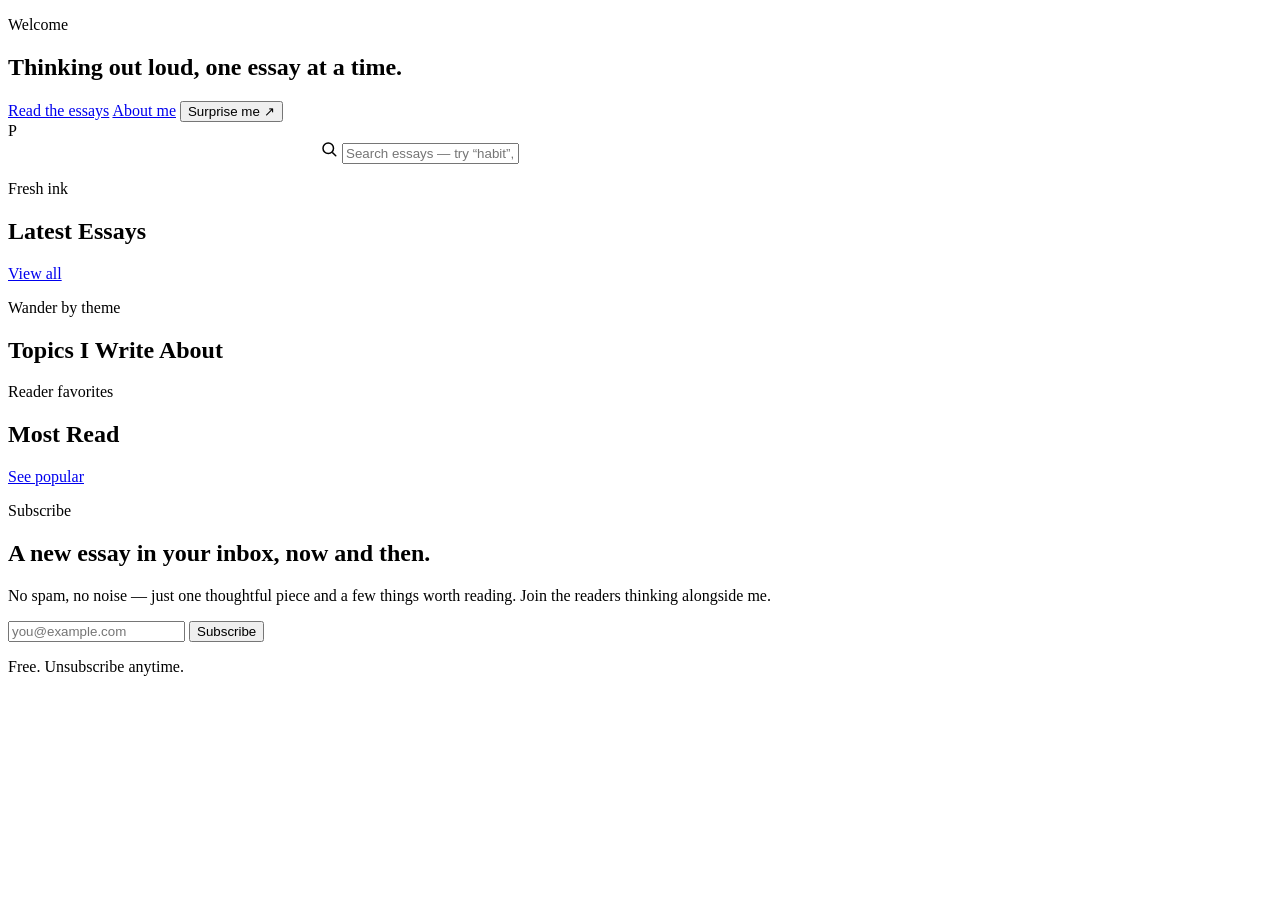
==== index.html @ a48077b0 "first commit" ====
<!DOCTYPE html>
<html lang="en">
<head>
  <meta charset="UTF-8" />
  <meta name="viewport" content="width=device-width, initial-scale=1.0" />
  <title>Essays by Priyam — A personal publishing platform</title>
  <meta name="description" content="Long-form essays on philosophy, psychology, and business, plus a digital garden, book notes, and case studies by Priyam." />
  <link rel="preconnect" href="https://fonts.googleapis.com">
  <link rel="preconnect" href="https://fonts.gstatic.com" crossorigin>
  <link href="https://fonts.googleapis.com/css2?family=Playfair+Display:ital,wght@0,400;0,600;0,700;1,400&family=Inter:wght@400;500;600;700&family=Merriweather:ital@0;1&family=EB+Garamond:ital@0;1&family=Libre+Baskerville:ital@0;1&family=Crimson+Text:ital@0;1&display=swap" rel="stylesheet">
  <link rel="stylesheet" href="assets/css/style.css" />
</head>
<body>
  <!-- Hero -->
  <section class="hero">
    <div class="container hero-grid">
      <div>
        <p class="eyebrow">Welcome</p>
        <h1>Thinking out loud, one essay at a time.</h1>
        <p class="lead" id="introText"></p>
        <div class="hero-cta">
          <a class="btn btn-primary" href="essays.html">Read the essays</a>
          <a class="btn btn-ghost" href="about.html">About me</a>
          <button class="btn btn-ghost" onclick="randomEssay()">Surprise me ↗</button>
        </div>
      </div>
      <div>
        <div class="avatar">P</div>
      </div>
    </div>
  </section>

  <!-- Search -->
  <section class="section-tight">
    <div class="container">
      <div class="search-wrap" style="max-width:640px;margin:0 auto">
        <svg width="18" height="18" viewBox="0 0 24 24" fill="none" stroke="currentColor" stroke-width="2" stroke-linecap="round"><circle cx="11" cy="11" r="7"/><path d="M21 21l-4-4"/></svg>
        <input class="search-input" id="homeSearch" placeholder="Search essays — try “habit”, “attention”, “business”…" />
      </div>
      <div class="container search-results" id="homeSearchResults" style="padding:0"></div>
    </div>
  </section>

  <!-- Featured -->
  <section class="section-tight">
    <div class="container">
      <div class="featured" id="featured"></div>
    </div>
  </section>

  <!-- Latest -->
  <section class="section-tight">
    <div class="container">
      <div class="section-head">
        <div><p class="eyebrow">Fresh ink</p><h2>Latest Essays</h2></div>
        <a class="btn btn-ghost" href="essays.html">View all</a>
      </div>
      <div class="grid grid-3" id="latest"></div>
    </div>
  </section>

  <!-- Daily quote -->
  <section class="section-tight">
    <div class="container">
      <div class="quote-band" id="dailyQuote"></div>
    </div>
  </section>

  <!-- Topics -->
  <section class="section-tight">
    <div class="container">
      <div class="section-head"><div><p class="eyebrow">Wander by theme</p><h2>Topics I Write About</h2></div></div>
      <div class="topics" id="topics"></div>
    </div>
  </section>

  <!-- Reader favorites -->
  <section class="section-tight">
    <div class="container">
      <div class="section-head">
        <div><p class="eyebrow">Reader favorites</p><h2>Most Read</h2></div>
        <a class="btn btn-ghost" href="essays.html?sort=views">See popular</a>
      </div>
      <div class="grid grid-3" id="popular"></div>
    </div>
  </section>

  <!-- Newsletter -->
  <section class="section">
    <div class="container">
      <div class="newsletter">
        <p class="eyebrow">Subscribe</p>
        <h2>A new essay in your inbox, now and then.</h2>
        <p>No spam, no noise — just one thoughtful piece and a few things worth reading. Join the readers thinking alongside me.</p>
        <form class="subscribe-form">
          <input type="email" required placeholder="you@example.com" />
          <button class="btn btn-gold" type="submit">Subscribe</button>
        </form>
        <p class="form-note">Free. Unsubscribe anytime.</p>
      </div>
    </div>
  </section>

  <script src="assets/js/data.js"></script>
  <script src="assets/js/main.js"></script>
  <script>
    buildHeader(); buildFooter();
    document.getElementById("introText").textContent = SITE.intro;
    renderHome();
    renderDailyQuote("dailyQuote");
    renderTopics("topics");
    initHomeSearch();
    initForms();
  </script>
</body>
</html>
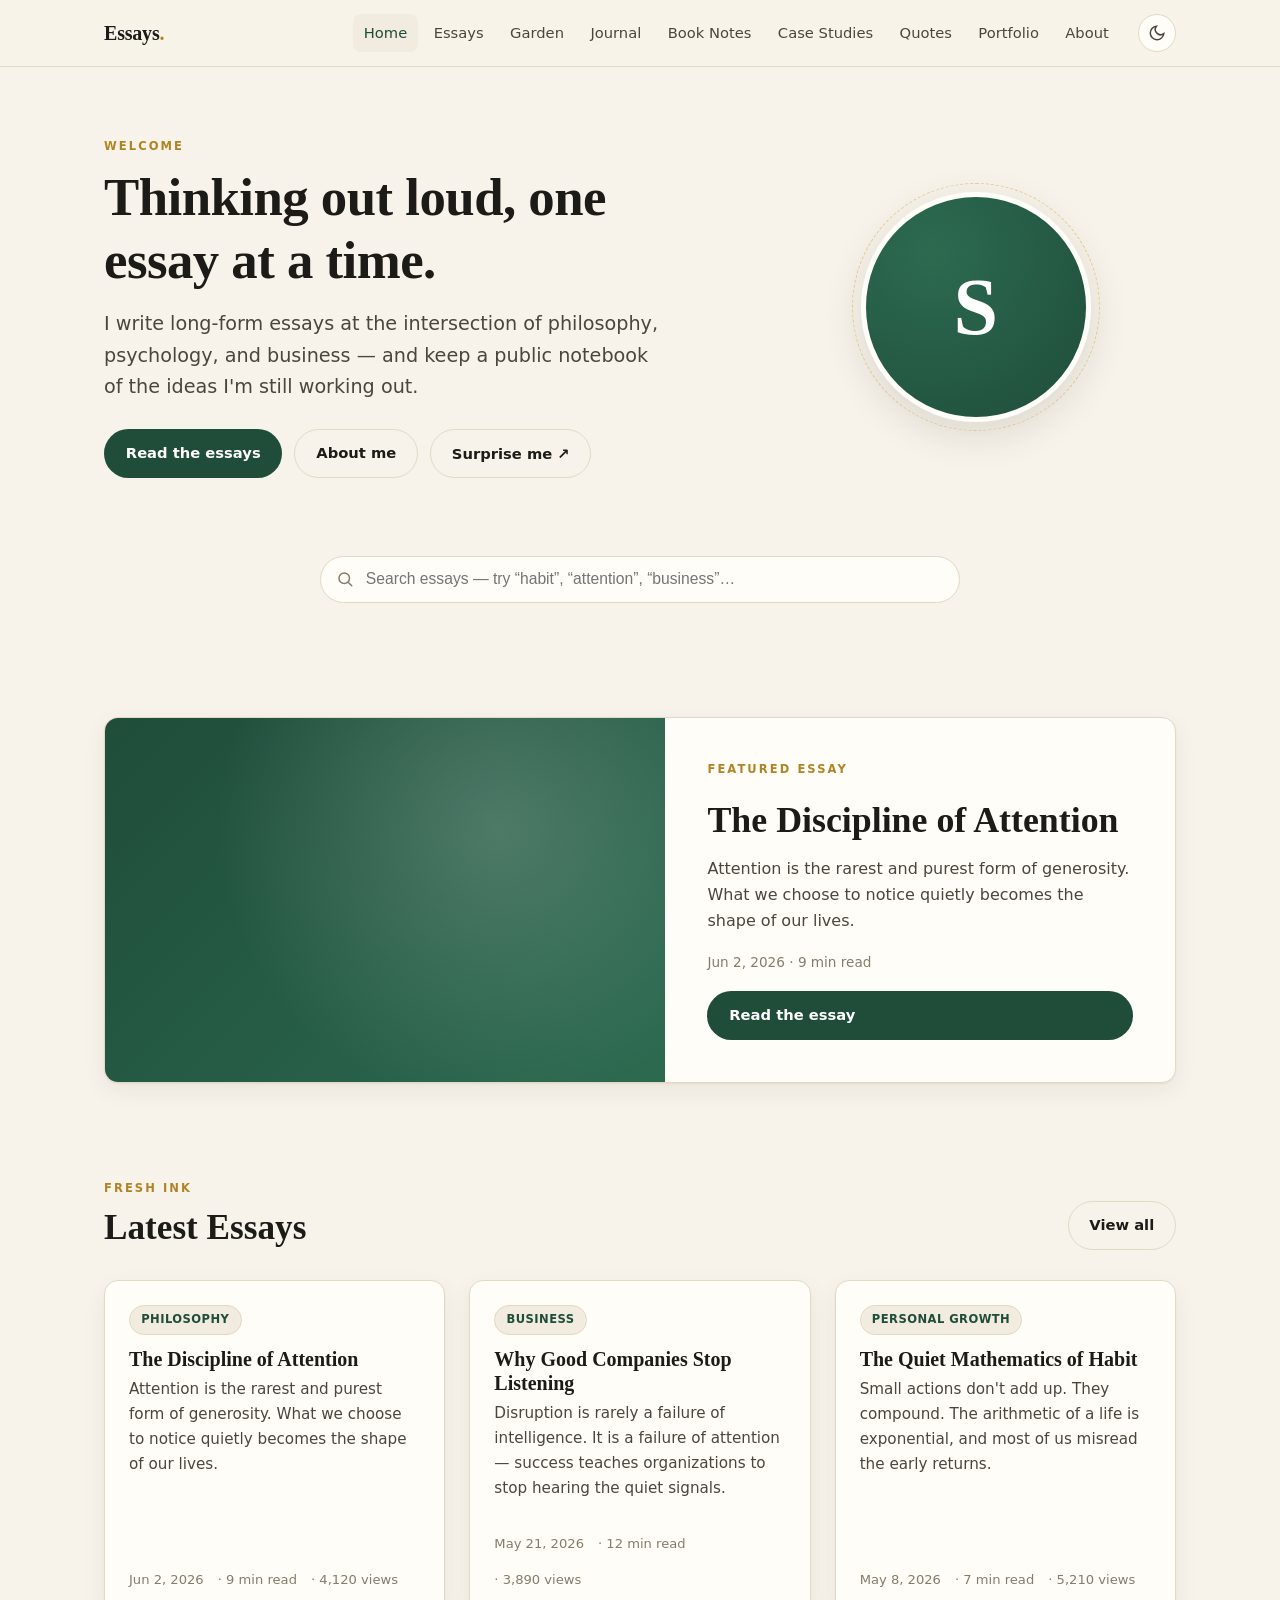
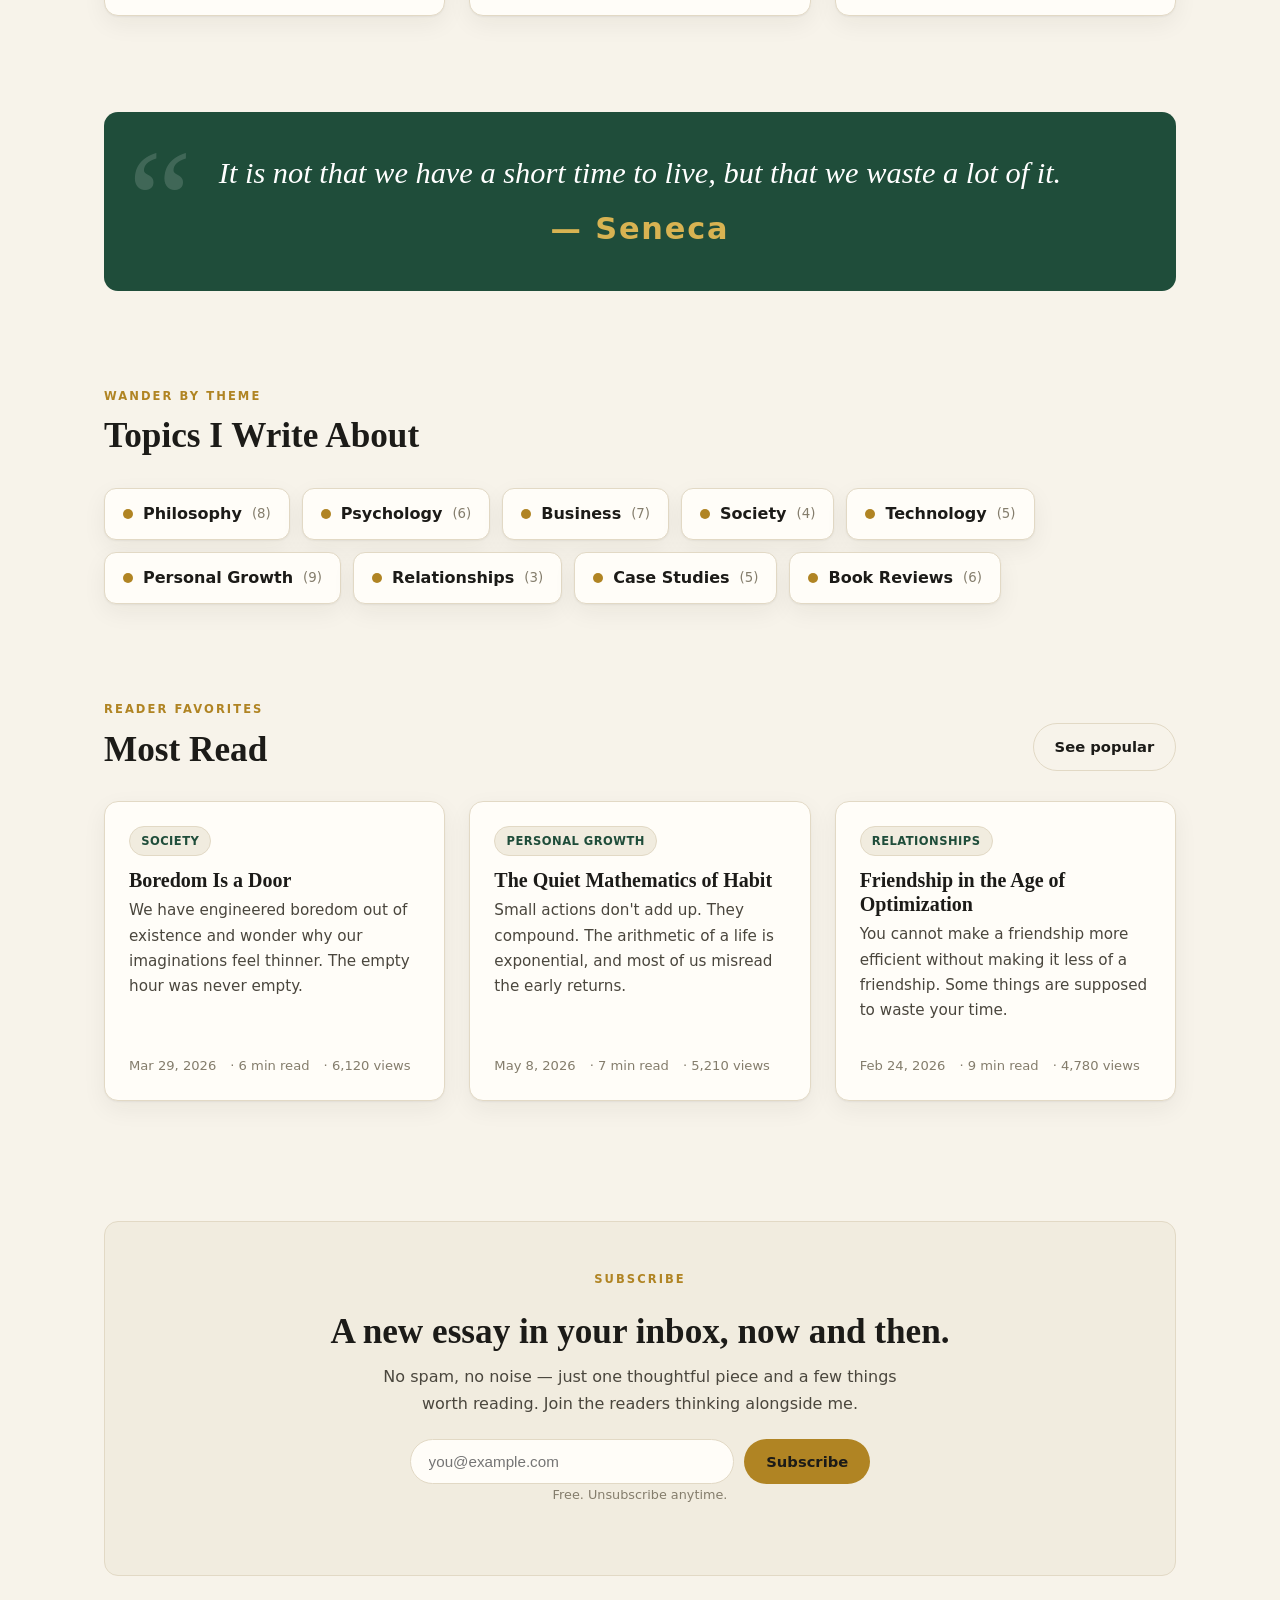
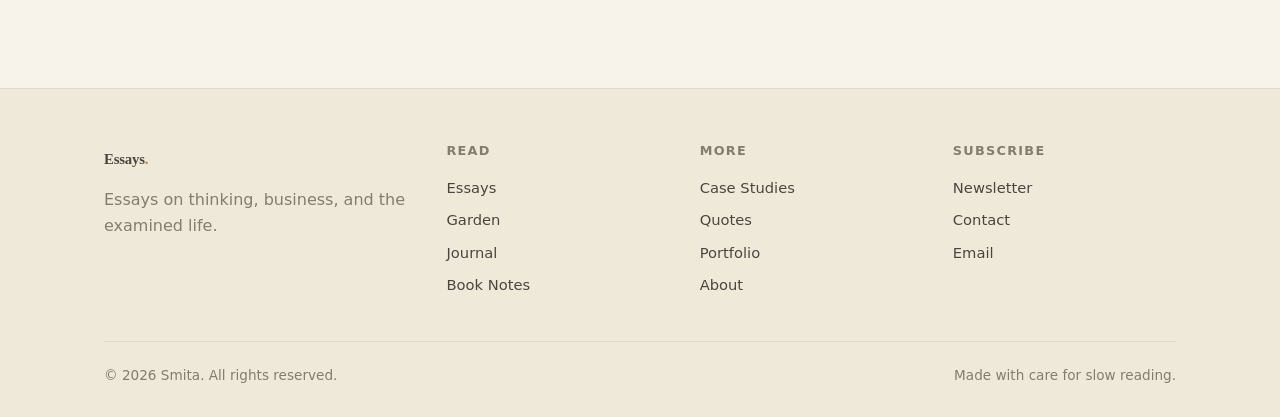
==== commit b2124285: "Add files via upload" ====
--- a/index.html
+++ b/index.html
@@ -3,8 +3,8 @@
 <head>
   <meta charset="UTF-8" />
   <meta name="viewport" content="width=device-width, initial-scale=1.0" />
-  <title>Essays by Priyam — A personal publishing platform</title>
-  <meta name="description" content="Long-form essays on philosophy, psychology, and business, plus a digital garden, book notes, and case studies by Priyam." />
+  <title>Essays by Smita — A personal publishing platform</title>
+  <meta name="description" content="Long-form essays on philosophy, psychology, and business, plus a digital garden, book notes, and case studies by Smita." />
   <link rel="preconnect" href="https://fonts.googleapis.com">
   <link rel="preconnect" href="https://fonts.gstatic.com" crossorigin>
   <link href="https://fonts.googleapis.com/css2?family=Playfair+Display:ital,wght@0,400;0,600;0,700;1,400&family=Inter:wght@400;500;600;700&family=Merriweather:ital@0;1&family=EB+Garamond:ital@0;1&family=Libre+Baskerville:ital@0;1&family=Crimson+Text:ital@0;1&display=swap" rel="stylesheet">
@@ -25,7 +25,7 @@
         </div>
       </div>
       <div>
-        <div class="avatar">P</div>
+        <div class="avatar">S</div>
       </div>
     </div>
   </section>
--- a/assets/css/style.css
+++ b/assets/css/style.css
@@ -0,0 +1,408 @@
+/* =========================================================
+   Essays by Smita — Design System
+   Minimalist intellectual theme
+   Palette: cream / black / dark green / gold
+   Fonts:  Playfair Display (headings) · Inter (body)
+   ========================================================= */
+
+:root {
+  /* Light theme (default) */
+  --bg:          #f7f3ea;   /* cream */
+  --bg-soft:     #efe9da;
+  --surface:     #fffdf8;
+  --surface-2:   #f1ecdf;
+  --border:      #e2d9c5;
+  --text:        #1c1b18;   /* near-black */
+  --text-soft:   #4a463d;
+  --text-mute:   #847d6c;
+  --accent:      #1f4d3a;   /* dark green */
+  --accent-soft: #2c6a50;
+  --gold:        #b08423;   /* gold highlight */
+  --gold-soft:   #d8b352;
+  --shadow:      0 1px 2px rgba(28,27,24,.05), 0 8px 24px rgba(28,27,24,.06);
+  --shadow-lg:   0 12px 40px rgba(28,27,24,.12);
+  --radius:      14px;
+  --radius-sm:   9px;
+  --maxw:        1120px;
+  --readw:       720px;
+  --reader-size: 1.18rem;
+  --font-head:   "Playfair Display", Georgia, serif;
+  --font-body:   "Inter", system-ui, -apple-system, sans-serif;
+  --font-read:   "Merriweather", Georgia, serif;
+}
+
+[data-theme="dark"] {
+  --bg:          #16140f;
+  --bg-soft:     #1d1a13;
+  --surface:     #211e16;
+  --surface-2:   #28241a;
+  --border:      #38332600;
+  --border:      #3a3528;
+  --text:        #f1ecdf;
+  --text-soft:   #d6cfbd;
+  --text-mute:   #9a917d;
+  --accent:      #6fae8e;
+  --accent-soft: #8cc4a6;
+  --gold:        #e0bb5e;
+  --gold-soft:   #f0d488;
+  --shadow:      0 1px 2px rgba(0,0,0,.3), 0 8px 24px rgba(0,0,0,.35);
+  --shadow-lg:   0 14px 44px rgba(0,0,0,.5);
+}
+
+* { box-sizing: border-box; }
+
+html { scroll-behavior: smooth; }
+
+body {
+  margin: 0;
+  background: var(--bg);
+  color: var(--text);
+  font-family: var(--font-body);
+  font-size: 16px;
+  line-height: 1.65;
+  -webkit-font-smoothing: antialiased;
+  transition: background .35s ease, color .35s ease;
+}
+
+h1, h2, h3, h4 { font-family: var(--font-head); font-weight: 700; line-height: 1.2; color: var(--text); margin: 0 0 .4em; }
+h1 { font-size: clamp(2.1rem, 4.5vw, 3.3rem); letter-spacing: -.01em; }
+h2 { font-size: clamp(1.6rem, 3vw, 2.2rem); }
+h3 { font-size: 1.3rem; }
+a  { color: var(--accent); text-decoration: none; }
+a:hover { color: var(--accent-soft); }
+p  { margin: 0 0 1rem; color: var(--text-soft); }
+img { max-width: 100%; display: block; }
+
+.container { max-width: var(--maxw); margin: 0 auto; padding: 0 24px; }
+.section   { padding: 72px 0; }
+.section-tight { padding: 48px 0; }
+.muted { color: var(--text-mute); }
+.center { text-align: center; }
+
+/* ---------- Eyebrow / section headers ---------- */
+.eyebrow {
+  font-family: var(--font-body);
+  text-transform: uppercase;
+  letter-spacing: .18em;
+  font-size: .72rem;
+  font-weight: 600;
+  color: var(--gold);
+  margin: 0 0 .6rem;
+}
+.section-head { display: flex; align-items: flex-end; justify-content: space-between; gap: 18px; margin-bottom: 30px; flex-wrap: wrap; }
+.section-head h2 { margin: 0; }
+
+/* ---------- Buttons ---------- */
+.btn {
+  display: inline-flex; align-items: center; gap: .5rem;
+  font-family: var(--font-body); font-weight: 600; font-size: .92rem;
+  padding: .7rem 1.3rem; border-radius: 999px; border: 1px solid transparent;
+  cursor: pointer; transition: all .2s ease; white-space: nowrap;
+}
+.btn-primary { background: var(--accent); color: #fff; }
+[data-theme="dark"] .btn-primary { color: #11130f; }
+.btn-primary:hover { background: var(--accent-soft); color:#fff; transform: translateY(-1px); }
+[data-theme="dark"] .btn-primary:hover { color:#11130f; }
+.btn-ghost { background: transparent; color: var(--text); border-color: var(--border); }
+.btn-ghost:hover { border-color: var(--accent); color: var(--accent); }
+.btn-gold { background: var(--gold); color: #1c1b18; }
+.btn-gold:hover { background: var(--gold-soft); transform: translateY(-1px); }
+
+/* ---------- Header / nav ---------- */
+.site-header {
+  position: sticky; top: 0; z-index: 50;
+  background: color-mix(in srgb, var(--bg) 88%, transparent);
+  backdrop-filter: saturate(180%) blur(12px);
+  border-bottom: 1px solid var(--border);
+}
+.nav { display: flex; align-items: center; gap: 18px; height: 66px; }
+.brand { font-family: var(--font-head); font-weight: 700; font-size: 1.25rem; color: var(--text); letter-spacing: -.01em; }
+.brand span { color: var(--gold); }
+.nav-links { display: flex; gap: 4px; margin-left: auto; flex-wrap: wrap; }
+.nav-links a {
+  color: var(--text-soft); font-weight: 500; font-size: .92rem;
+  padding: .4rem .7rem; border-radius: 8px; transition: all .15s;
+}
+.nav-links a:hover, .nav-links a.active { color: var(--accent); background: var(--surface-2); }
+.nav-tools { display: flex; align-items: center; gap: 8px; }
+.icon-btn {
+  width: 38px; height: 38px; display: grid; place-items: center;
+  border-radius: 50%; border: 1px solid var(--border); background: var(--surface);
+  color: var(--text-soft); cursor: pointer; transition: all .2s;
+}
+.icon-btn:hover { color: var(--accent); border-color: var(--accent); }
+.nav-toggle { display: none; }
+
+@media (max-width: 900px) {
+  .nav-links {
+    position: fixed; inset: 66px 0 auto 0; flex-direction: column; gap: 0;
+    background: var(--surface); border-bottom: 1px solid var(--border);
+    padding: 10px 16px; transform: translateY(-120%); transition: transform .3s ease;
+    box-shadow: var(--shadow-lg);
+  }
+  .nav-links.open { transform: translateY(0); }
+  .nav-links a { padding: .7rem .4rem; border-radius: 0; border-bottom: 1px solid var(--border); }
+  .nav-toggle { display: grid; }
+}
+
+/* ---------- Hero ---------- */
+.hero { padding: 70px 0 30px; }
+.hero-grid { display: grid; grid-template-columns: 1.4fr .9fr; gap: 48px; align-items: center; }
+.hero h1 { margin-bottom: .3em; }
+.hero .lead { font-size: 1.2rem; color: var(--text-soft); max-width: 46ch; }
+.hero-cta { display: flex; gap: 12px; margin-top: 26px; flex-wrap: wrap; }
+.avatar {
+  width: 230px; height: 230px; border-radius: 50%; margin: 0 auto;
+  background: radial-gradient(circle at 30% 25%, var(--accent-soft), var(--accent));
+  display: grid; place-items: center; color: #fff; font-family: var(--font-head);
+  font-size: 5rem; font-weight: 700; box-shadow: var(--shadow-lg);
+  border: 5px solid var(--surface); position: relative;
+}
+.avatar::after {
+  content: ""; position: absolute; inset: -14px; border-radius: 50%;
+  border: 1px dashed var(--gold-soft); opacity: .6;
+}
+@media (max-width: 820px) {
+  .hero-grid { grid-template-columns: 1fr; text-align: center; }
+  .hero .lead { margin-inline: auto; }
+  .hero-cta { justify-content: center; }
+  .avatar { width: 170px; height: 170px; font-size: 3.6rem; order: -1; }
+}
+
+/* ---------- Daily quote ---------- */
+.quote-band { background: var(--accent); color: #fff; border-radius: var(--radius); padding: 40px; text-align: center; position: relative; overflow: hidden; }
+[data-theme="dark"] .quote-band { background: var(--surface-2); border: 1px solid var(--border); }
+.quote-band::before { content: "\201C"; position: absolute; top: -30px; left: 24px; font-family: var(--font-head); font-size: 9rem; opacity: .15; }
+.quote-band blockquote { font-family: var(--font-head); font-size: clamp(1.3rem,2.6vw,1.9rem); font-style: italic; margin: 0 auto; max-width: 60ch; line-height: 1.4; color:#fff; }
+[data-theme="dark"] .quote-band blockquote { color: var(--text); }
+.quote-band cite { display: block; margin-top: 14px; font-style: normal; font-family: var(--font-body); font-weight: 600; letter-spacing: .06em; color: var(--gold-soft); }
+
+/* ---------- Cards / grids ---------- */
+.grid { display: grid; gap: 24px; }
+.grid-3 { grid-template-columns: repeat(3, 1fr); }
+.grid-2 { grid-template-columns: repeat(2, 1fr); }
+@media (max-width: 860px) { .grid-3 { grid-template-columns: 1fr 1fr; } }
+@media (max-width: 600px) { .grid-3, .grid-2 { grid-template-columns: 1fr; } }
+
+.card {
+  background: var(--surface); border: 1px solid var(--border); border-radius: var(--radius);
+  padding: 24px; box-shadow: var(--shadow); transition: transform .2s ease, box-shadow .2s ease, border-color .2s;
+  display: flex; flex-direction: column; height: 100%;
+}
+.card:hover { transform: translateY(-4px); box-shadow: var(--shadow-lg); border-color: color-mix(in srgb, var(--accent) 40%, var(--border)); }
+.card .tag-row { margin-bottom: 12px; }
+.card h3 { font-size: 1.25rem; margin-bottom: .4rem; }
+.card h3 a { color: var(--text); }
+.card h3 a:hover { color: var(--accent); }
+.card .excerpt { color: var(--text-soft); font-size: .95rem; flex: 1; }
+.card .meta { display: flex; gap: 14px; align-items: center; margin-top: 16px; font-size: .82rem; color: var(--text-mute); flex-wrap: wrap; }
+.card .meta span { display: inline-flex; align-items: center; gap: 5px; }
+
+.pill {
+  display: inline-block; font-size: .72rem; font-weight: 600; letter-spacing: .04em;
+  padding: .28rem .7rem; border-radius: 999px; background: var(--surface-2);
+  color: var(--accent); border: 1px solid var(--border); text-transform: uppercase;
+}
+.pill.gold { color: var(--gold); }
+
+/* Featured essay */
+.featured {
+  display: grid; grid-template-columns: 1.1fr 1fr; gap: 0; border-radius: var(--radius);
+  overflow: hidden; border: 1px solid var(--border); box-shadow: var(--shadow); background: var(--surface);
+}
+.featured .img {
+  min-height: 300px;
+  background: linear-gradient(135deg, var(--accent), var(--accent-soft));
+  position: relative;
+}
+.featured .img::after { content: ""; position: absolute; inset: 0; background: radial-gradient(circle at 70% 30%, rgba(255,255,255,.18), transparent 60%); }
+.featured .body { padding: 42px; display: flex; flex-direction: column; justify-content: center; }
+.featured h2 { font-size: clamp(1.6rem,2.8vw,2.3rem); margin: 10px 0 14px; }
+.featured h2 a { color: var(--text); }
+@media (max-width: 760px){ .featured { grid-template-columns: 1fr; } .featured .body{ padding: 28px; } }
+
+/* Topics */
+.topics { display: flex; flex-wrap: wrap; gap: 12px; }
+.topic-chip {
+  display: flex; align-items: center; gap: 10px; padding: 12px 18px; border-radius: 12px;
+  background: var(--surface); border: 1px solid var(--border); color: var(--text);
+  font-weight: 600; transition: all .2s; box-shadow: var(--shadow);
+}
+.topic-chip:hover { border-color: var(--accent); color: var(--accent); transform: translateY(-2px); }
+.topic-chip .dot { width: 10px; height: 10px; border-radius: 50%; background: var(--gold); }
+.topic-chip small { color: var(--text-mute); font-weight: 500; }
+
+/* ---------- Newsletter ---------- */
+.newsletter {
+  background: var(--surface-2); border: 1px solid var(--border);
+  border-radius: var(--radius); padding: 48px; text-align: center;
+}
+.newsletter h2 { margin-bottom: .3em; }
+.newsletter p { max-width: 52ch; margin: 0 auto 22px; }
+.subscribe-form { display: flex; gap: 10px; max-width: 460px; margin: 0 auto; flex-wrap: wrap; }
+.subscribe-form input {
+  flex: 1; min-width: 200px; padding: .8rem 1.1rem; border-radius: 999px;
+  border: 1px solid var(--border); background: var(--surface); color: var(--text); font-size: .95rem;
+}
+.subscribe-form input:focus { outline: 2px solid var(--accent); border-color: transparent; }
+.form-note { font-size: .8rem; color: var(--text-mute); margin-top: 12px; }
+
+/* ---------- Search ---------- */
+.search-wrap { position: relative; max-width: 520px; }
+.search-input {
+  width: 100%; padding: .85rem 1.1rem .85rem 2.8rem; border-radius: 999px;
+  border: 1px solid var(--border); background: var(--surface); color: var(--text); font-size: .98rem;
+}
+.search-input:focus { outline: 2px solid var(--accent); border-color: transparent; }
+.search-wrap svg { position: absolute; left: 16px; top: 50%; transform: translateY(-50%); color: var(--text-mute); }
+.search-results { margin-top: 18px; }
+
+/* ---------- Page header ---------- */
+.page-head { padding: 56px 0 18px; }
+.page-head h1 { margin-bottom: .25em; }
+.page-head p { font-size: 1.1rem; max-width: 58ch; }
+
+/* ---------- Library toolbar ---------- */
+.toolbar { display: flex; gap: 14px; align-items: center; flex-wrap: wrap; margin: 26px 0; }
+.toolbar .search-wrap { flex: 1; min-width: 240px; }
+.chips { display: flex; gap: 8px; flex-wrap: wrap; }
+.chip {
+  padding: .42rem .85rem; border-radius: 999px; border: 1px solid var(--border);
+  background: var(--surface); color: var(--text-soft); font-size: .85rem; font-weight: 500;
+  cursor: pointer; transition: all .15s;
+}
+.chip:hover { border-color: var(--accent); color: var(--accent); }
+.chip.active { background: var(--accent); color: #fff; border-color: var(--accent); }
+[data-theme="dark"] .chip.active { color: #11130f; }
+.select, .view-toggle button {
+  padding: .5rem .8rem; border-radius: 9px; border: 1px solid var(--border);
+  background: var(--surface); color: var(--text); font-size: .85rem; cursor: pointer;
+  font-family: var(--font-body);
+}
+.view-toggle { display: inline-flex; border: 1px solid var(--border); border-radius: 9px; overflow: hidden; }
+.view-toggle button { border: none; border-radius: 0; }
+.view-toggle button.active { background: var(--accent); color: #fff; }
+[data-theme="dark"] .view-toggle button.active { color:#11130f; }
+
+/* list view */
+.list-view .card { flex-direction: row; align-items: center; gap: 20px; }
+.list-view .card .excerpt { display: none; }
+
+.tag-row { display: flex; gap: 6px; flex-wrap: wrap; }
+
+/* ---------- Reading experience ---------- */
+.reader { max-width: var(--readw); margin: 0 auto; padding: 40px 24px 90px; }
+.reader .essay-head { margin-bottom: 34px; }
+.reader h1 { font-size: clamp(2rem, 4vw, 2.9rem); }
+.reader .essay-meta { display: flex; gap: 16px; flex-wrap: wrap; color: var(--text-mute); font-size: .9rem; margin-top: 14px; align-items: center; }
+.reader .essay-body { font-family: var(--font-read); font-size: var(--reader-size); line-height: 1.85; color: var(--text); }
+.reader .essay-body p { color: var(--text); margin-bottom: 1.4em; }
+.reader .essay-body h2 { font-family: var(--font-head); margin-top: 1.8em; }
+.reader .essay-body h3 { margin-top: 1.5em; }
+.reader .essay-body blockquote {
+  border-left: 3px solid var(--gold); margin: 1.6em 0; padding: .4em 1.3em;
+  font-style: italic; color: var(--text-soft); position: relative;
+}
+.reader .essay-body blockquote .share-quote {
+  display: inline-block; margin-top: 8px; font-size: .78rem; font-style: normal;
+  color: var(--accent); cursor: pointer; font-family: var(--font-body); font-weight: 600;
+}
+.reader .essay-body a { color: var(--accent); text-decoration: underline; text-underline-offset: 3px; }
+.font-serif .essay-body { font-family: var(--font-read); }
+.font-sans  .essay-body { font-family: var(--font-body); }
+.font-playfair .essay-body { font-family: var(--font-head); }
+.font-baskerville .essay-body { font-family: "Libre Baskerville", Georgia, serif; }
+.font-garamond .essay-body { font-family: "EB Garamond", Georgia, serif; }
+.font-crimson .essay-body { font-family: "Crimson Text", Georgia, serif; }
+
+/* progress bar */
+.read-progress { position: fixed; top: 0; left: 0; height: 3px; width: 0%; background: var(--gold); z-index: 60; transition: width .1s linear; }
+
+/* reading toolbar (floating) */
+.reader-tools {
+  position: fixed; right: 22px; bottom: 22px; z-index: 55;
+  display: flex; flex-direction: column; gap: 10px;
+}
+.reader-tools .icon-btn { background: var(--surface); box-shadow: var(--shadow-lg); }
+.reader-panel {
+  position: fixed; right: 22px; bottom: 80px; z-index: 56; width: 250px;
+  background: var(--surface); border: 1px solid var(--border); border-radius: var(--radius);
+  box-shadow: var(--shadow-lg); padding: 18px; display: none;
+}
+.reader-panel.open { display: block; }
+.reader-panel label { font-size: .78rem; font-weight: 600; color: var(--text-mute); text-transform: uppercase; letter-spacing: .08em; display:block; margin: 12px 0 6px; }
+.reader-panel .row { display: flex; gap: 6px; flex-wrap: wrap; }
+.reader-panel .mini { padding: .35rem .6rem; font-size: .8rem; border-radius: 7px; border: 1px solid var(--border); background: var(--surface-2); color: var(--text); cursor: pointer; }
+.reader-panel .mini.active { background: var(--accent); color: #fff; border-color: var(--accent); }
+[data-theme="dark"] .reader-panel .mini.active { color:#11130f; }
+
+/* TOC */
+.toc {
+  background: var(--surface-2); border: 1px solid var(--border); border-radius: var(--radius);
+  padding: 22px 24px; margin: 26px 0 34px;
+}
+.toc h4 { font-family: var(--font-body); text-transform: uppercase; letter-spacing: .1em; font-size: .75rem; color: var(--text-mute); margin: 0 0 10px; }
+.toc ol { margin: 0; padding-left: 18px; }
+.toc li { margin: 6px 0; }
+.toc a { color: var(--text-soft); }
+.toc a:hover { color: var(--accent); }
+
+/* ---------- Dashboard ---------- */
+.stat-grid { display: grid; grid-template-columns: repeat(4,1fr); gap: 20px; }
+@media (max-width: 760px){ .stat-grid { grid-template-columns: 1fr 1fr; } }
+.stat {
+  background: var(--surface); border: 1px solid var(--border); border-radius: var(--radius);
+  padding: 26px; box-shadow: var(--shadow);
+}
+.stat .num { font-family: var(--font-head); font-size: 2.4rem; color: var(--accent); line-height: 1; }
+.stat .lbl { color: var(--text-mute); font-size: .9rem; margin-top: 8px; }
+
+/* ---------- Timeline (about) ---------- */
+.timeline { border-left: 2px solid var(--border); margin-left: 8px; padding-left: 26px; }
+.timeline-item { position: relative; padding-bottom: 28px; }
+.timeline-item::before { content:""; position: absolute; left: -33px; top: 4px; width: 12px; height: 12px; border-radius: 50%; background: var(--gold); border: 2px solid var(--bg); }
+.timeline-item .yr { font-family: var(--font-head); color: var(--accent); font-weight: 700; }
+
+/* ---------- Garden / notes ---------- */
+.note {
+  background: var(--surface); border: 1px solid var(--border); border-radius: var(--radius-sm);
+  padding: 20px; box-shadow: var(--shadow); border-left: 4px solid var(--gold);
+}
+.note .status { font-size: .72rem; text-transform: uppercase; letter-spacing: .1em; color: var(--gold); font-weight: 700; }
+
+/* book notes */
+.book-card { display: grid; grid-template-columns: 86px 1fr; gap: 18px; align-items: start; }
+.book-cover { width: 86px; height: 124px; border-radius: 6px; background: linear-gradient(135deg,var(--accent),var(--accent-soft)); display:grid; place-items:center; color:#fff; font-family: var(--font-head); font-size:1.5rem; box-shadow: var(--shadow); }
+.rating { color: var(--gold); letter-spacing: 2px; }
+
+/* quotes wall */
+.quote-card {
+  background: var(--surface); border: 1px solid var(--border); border-radius: var(--radius);
+  padding: 26px; box-shadow: var(--shadow); break-inside: avoid; margin-bottom: 20px;
+}
+.quote-card p { font-family: var(--font-head); font-style: italic; font-size: 1.15rem; color: var(--text); }
+.quote-card cite { font-style: normal; color: var(--gold); font-weight: 600; font-size: .85rem; }
+.masonry { column-count: 3; column-gap: 20px; }
+@media (max-width: 860px){ .masonry { column-count: 2; } }
+@media (max-width: 560px){ .masonry { column-count: 1; } }
+
+/* ---------- Footer ---------- */
+.site-footer { border-top: 1px solid var(--border); background: var(--bg-soft); padding: 54px 0 30px; margin-top: 40px; }
+.footer-grid { display: grid; grid-template-columns: 1.4fr 1fr 1fr 1fr; gap: 30px; }
+@media (max-width: 760px){ .footer-grid { grid-template-columns: 1fr 1fr; } }
+.footer-grid h4 { font-family: var(--font-body); font-size: .8rem; text-transform: uppercase; letter-spacing: .1em; color: var(--text-mute); margin-bottom: 14px; }
+.footer-grid a { display: block; color: var(--text-soft); padding: 4px 0; font-size: .92rem; }
+.footer-grid a:hover { color: var(--accent); }
+.footer-bottom { margin-top: 40px; padding-top: 22px; border-top: 1px solid var(--border); display:flex; justify-content: space-between; gap: 14px; flex-wrap: wrap; color: var(--text-mute); font-size: .85rem; }
+
+/* ---------- Misc ---------- */
+.divider { height: 1px; background: var(--border); border: 0; margin: 0; }
+.fade-in { animation: fade .6s ease both; }
+@keyframes fade { from { opacity: 0; transform: translateY(12px); } to { opacity: 1; transform: none; } }
+.toast {
+  position: fixed; left: 50%; bottom: 30px; transform: translateX(-50%) translateY(20px);
+  background: var(--text); color: var(--bg); padding: .8rem 1.3rem; border-radius: 999px;
+  font-size: .9rem; box-shadow: var(--shadow-lg); opacity: 0; pointer-events: none; transition: all .3s; z-index: 80;
+}
+.toast.show { opacity: 1; transform: translateX(-50%) translateY(0); }
+::selection { background: var(--gold-soft); color: #1c1b18; }
